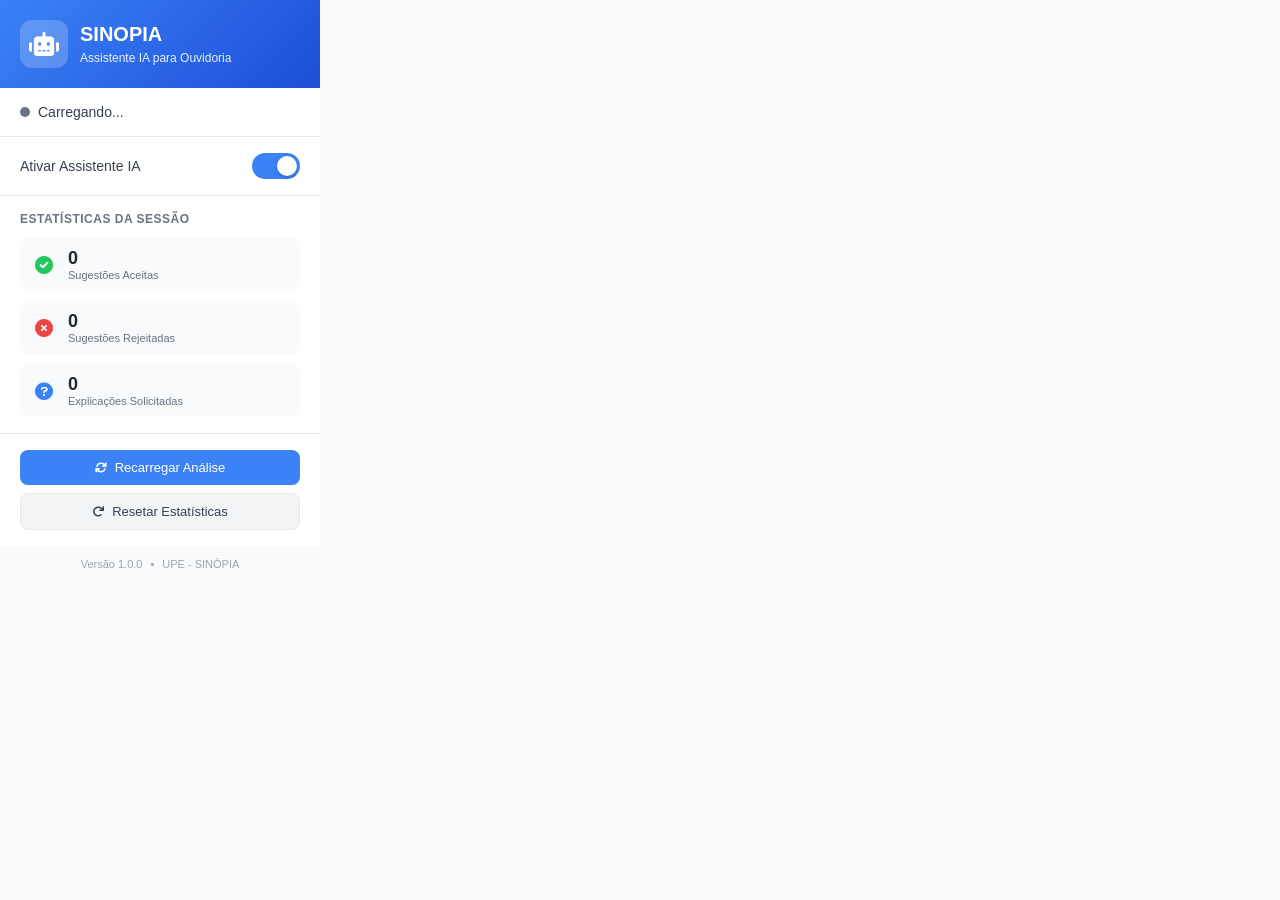
==== workspace/extension/popup/popup.html @ a96cc5ad "create complete extension" ====
<!DOCTYPE html>
<html lang="pt-BR">
<head>
    <meta charset="UTF-8">
    <meta name="viewport" content="width=device-width, initial-scale=1.0">
    <title>SINOPIA - Assistente IA</title>
    <link rel="stylesheet" href="popup.css">
    <link href="https://cdnjs.cloudflare.com/ajax/libs/font-awesome/6.0.0/css/all.min.css" rel="stylesheet">
</head>
<body>
    <div class="popup-container">
        <!-- Header -->
        <div class="popup-header">
            <div class="logo">
                <i class="fas fa-robot"></i>
            </div>
            <div class="header-text">
                <h1>SINOPIA</h1>
                <span class="subtitle">Assistente IA para Ouvidoria</span>
            </div>
        </div>

        <!-- Status -->
        <div class="status-section">
            <div class="status-indicator" id="status-indicator">
                <span class="status-dot"></span>
                <span class="status-text" id="status-text">Carregando...</span>
            </div>
        </div>

        <!-- Toggle -->
        <div class="toggle-section">
            <label class="toggle-label">
                <span>Ativar Assistente IA</span>
                <div class="toggle-switch">
                    <input type="checkbox" id="toggle-ai" checked>
                    <span class="toggle-slider"></span>
                </div>
            </label>
        </div>

        <!-- Stats -->
        <div class="stats-section">
            <h2>Estatísticas da Sessão</h2>
            <div class="stats-grid">
                <div class="stat-item">
                    <i class="fas fa-check-circle"></i>
                    <div class="stat-info">
                        <span class="stat-value" id="accepted-count">0</span>
                        <span class="stat-label">Sugestões Aceitas</span>
                    </div>
                </div>
                <div class="stat-item">
                    <i class="fas fa-times-circle"></i>
                    <div class="stat-info">
                        <span class="stat-value" id="rejected-count">0</span>
                        <span class="stat-label">Sugestões Rejeitadas</span>
                    </div>
                </div>
                <div class="stat-item">
                    <i class="fas fa-question-circle"></i>
                    <div class="stat-info">
                        <span class="stat-value" id="explained-count">0</span>
                        <span class="stat-label">Explicações Solicitadas</span>
                    </div>
                </div>
            </div>
        </div>

        <!-- Actions -->
        <div class="actions-section">
            <button class="action-btn" id="refresh-btn">
                <i class="fas fa-sync-alt"></i>
                Recarregar Análise
            </button>
            <button class="action-btn secondary" id="reset-btn">
                <i class="fas fa-redo"></i>
                Resetar Estatísticas
            </button>
        </div>

        <!-- Footer -->
        <div class="popup-footer">
            <span>Versão 1.0.0</span>
            <span>•</span>
            <span>UPE - SINÓPIA</span>
        </div>
    </div>

    <script src="popup.js"></script>
</body>
</html>
---- workspace/extension/popup/popup.css ----
/**
 * SINOPIA - Popup Styles
 */

* {
    margin: 0;
    padding: 0;
    box-sizing: border-box;
}

body {
    font-family: 'Segoe UI', Tahoma, Geneva, Verdana, sans-serif;
    background: #f8fafc;
    min-width: 320px;
    max-width: 320px;
}

.popup-container {
    padding: 0;
}

/* Header */
.popup-header {
    background: linear-gradient(135deg, #3b82f6 0%, #1d4ed8 100%);
    color: white;
    padding: 20px;
    display: flex;
    align-items: center;
    gap: 12px;
}

.logo {
    width: 48px;
    height: 48px;
    background: rgba(255, 255, 255, 0.2);
    border-radius: 12px;
    display: flex;
    align-items: center;
    justify-content: center;
}

.logo i {
    font-size: 24px;
}

.header-text h1 {
    font-size: 20px;
    font-weight: 700;
    margin-bottom: 2px;
}

.header-text .subtitle {
    font-size: 12px;
    opacity: 0.9;
}

/* Status Section */
.status-section {
    padding: 16px 20px;
    background: white;
    border-bottom: 1px solid #e5e7eb;
}

.status-indicator {
    display: flex;
    align-items: center;
    gap: 8px;
}

.status-dot {
    width: 10px;
    height: 10px;
    border-radius: 50%;
    background: #6b7280;
    animation: pulse 2s infinite;
}

.status-indicator.active .status-dot {
    background: #22c55e;
}

.status-indicator.inactive .status-dot {
    background: #ef4444;
    animation: none;
}

.status-text {
    font-size: 14px;
    color: #374151;
    font-weight: 500;
}

@keyframes pulse {
    0%, 100% {
        opacity: 1;
    }
    50% {
        opacity: 0.5;
    }
}

/* Toggle Section */
.toggle-section {
    padding: 16px 20px;
    background: white;
    border-bottom: 1px solid #e5e7eb;
}

.toggle-label {
    display: flex;
    justify-content: space-between;
    align-items: center;
    cursor: pointer;
}

.toggle-label span {
    font-size: 14px;
    color: #374151;
    font-weight: 500;
}

.toggle-switch {
    position: relative;
    width: 48px;
    height: 26px;
}

.toggle-switch input {
    opacity: 0;
    width: 0;
    height: 0;
}

.toggle-slider {
    position: absolute;
    cursor: pointer;
    top: 0;
    left: 0;
    right: 0;
    bottom: 0;
    background-color: #cbd5e1;
    transition: 0.3s;
    border-radius: 26px;
}

.toggle-slider:before {
    position: absolute;
    content: "";
    height: 20px;
    width: 20px;
    left: 3px;
    bottom: 3px;
    background-color: white;
    transition: 0.3s;
    border-radius: 50%;
    box-shadow: 0 2px 4px rgba(0, 0, 0, 0.2);
}

.toggle-switch input:checked + .toggle-slider {
    background-color: #3b82f6;
}

.toggle-switch input:checked + .toggle-slider:before {
    transform: translateX(22px);
}

/* Stats Section */
.stats-section {
    padding: 16px 20px;
    background: white;
    border-bottom: 1px solid #e5e7eb;
}

.stats-section h2 {
    font-size: 12px;
    font-weight: 600;
    color: #6b7280;
    text-transform: uppercase;
    letter-spacing: 0.5px;
    margin-bottom: 12px;
}

.stats-grid {
    display: flex;
    flex-direction: column;
    gap: 10px;
}

.stat-item {
    display: flex;
    align-items: center;
    gap: 12px;
    padding: 10px 12px;
    background: #f8fafc;
    border-radius: 8px;
}

.stat-item i {
    font-size: 18px;
    width: 24px;
    text-align: center;
}

.stat-item:nth-child(1) i {
    color: #22c55e;
}

.stat-item:nth-child(2) i {
    color: #ef4444;
}

.stat-item:nth-child(3) i {
    color: #3b82f6;
}

.stat-info {
    display: flex;
    flex-direction: column;
}

.stat-value {
    font-size: 18px;
    font-weight: 700;
    color: #1f2937;
}

.stat-label {
    font-size: 11px;
    color: #6b7280;
}

/* Actions Section */
.actions-section {
    padding: 16px 20px;
    background: white;
    display: flex;
    flex-direction: column;
    gap: 8px;
}

.action-btn {
    width: 100%;
    padding: 10px 16px;
    border: none;
    border-radius: 8px;
    font-size: 13px;
    font-weight: 500;
    cursor: pointer;
    display: flex;
    align-items: center;
    justify-content: center;
    gap: 8px;
    transition: all 0.2s;
    background: #3b82f6;
    color: white;
}

.action-btn:hover {
    background: #2563eb;
}

.action-btn.secondary {
    background: #f3f4f6;
    color: #374151;
    border: 1px solid #e5e7eb;
}

.action-btn.secondary:hover {
    background: #e5e7eb;
}

.action-btn i {
    font-size: 12px;
}

/* Footer */
.popup-footer {
    padding: 12px 20px;
    background: #f8fafc;
    display: flex;
    justify-content: center;
    gap: 8px;
    font-size: 11px;
    color: #9ca3af;
}

/* Animations */
.fade-in {
    animation: fadeIn 0.3s ease;
}

@keyframes fadeIn {
    from {
        opacity: 0;
        transform: translateY(-5px);
    }
    to {
        opacity: 1;
        transform: translateY(0);
    }
}
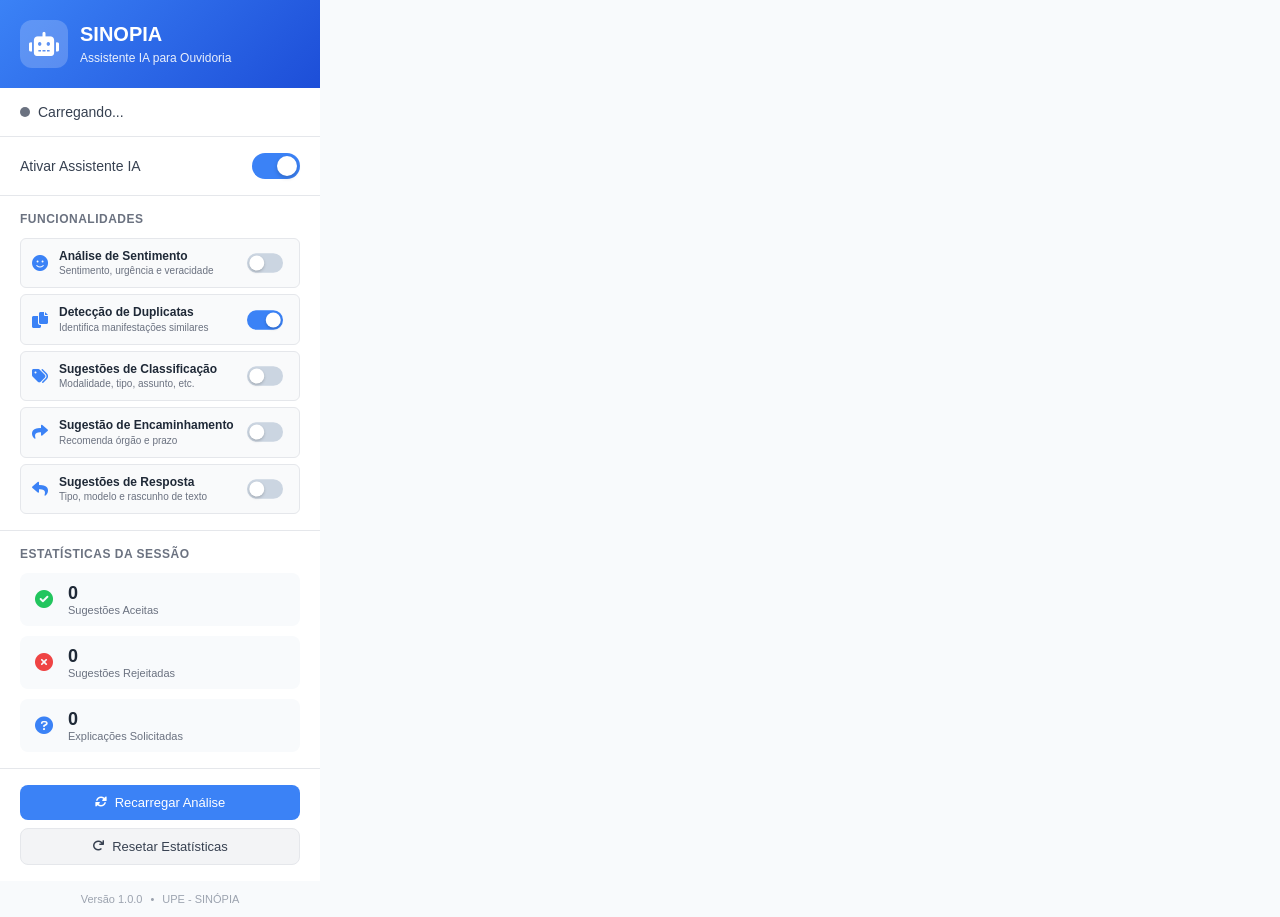
==== commit d9f2f1f4: "fix: improve extension feature toggle with comprehensive debugging - Add granular feature control (s" ====
--- a/workspace/extension/popup/popup.html
+++ b/workspace/extension/popup/popup.html
@@ -28,7 +28,7 @@
             </div>
         </div>
 
-        <!-- Toggle -->
+        <!-- Toggle Geral -->
         <div class="toggle-section">
             <label class="toggle-label">
                 <span>Ativar Assistente IA</span>
@@ -37,6 +37,82 @@
                     <span class="toggle-slider"></span>
                 </div>
             </label>
+        </div>
+
+        <!-- Funcionalidades -->
+        <div class="features-section" id="features-section">
+            <h2>Funcionalidades</h2>
+            <div class="features-list">
+                <label class="feature-item">
+                    <div class="feature-info">
+                        <i class="fas fa-smile"></i>
+                        <div class="feature-text">
+                            <span class="feature-name">Análise de Sentimento</span>
+                            <span class="feature-desc">Sentimento, urgência e veracidade</span>
+                        </div>
+                    </div>
+                    <div class="toggle-switch small">
+                        <input type="checkbox" id="feature-sentiment">
+                        <span class="toggle-slider"></span>
+                    </div>
+                </label>
+
+                <label class="feature-item">
+                    <div class="feature-info">
+                        <i class="fas fa-copy"></i>
+                        <div class="feature-text">
+                            <span class="feature-name">Detecção de Duplicatas</span>
+                            <span class="feature-desc">Identifica manifestações similares</span>
+                        </div>
+                    </div>
+                    <div class="toggle-switch small">
+                        <input type="checkbox" id="feature-duplicates" checked>
+                        <span class="toggle-slider"></span>
+                    </div>
+                </label>
+
+                <label class="feature-item">
+                    <div class="feature-info">
+                        <i class="fas fa-tags"></i>
+                        <div class="feature-text">
+                            <span class="feature-name">Sugestões de Classificação</span>
+                            <span class="feature-desc">Modalidade, tipo, assunto, etc.</span>
+                        </div>
+                    </div>
+                    <div class="toggle-switch small">
+                        <input type="checkbox" id="feature-classification">
+                        <span class="toggle-slider"></span>
+                    </div>
+                </label>
+
+                <label class="feature-item">
+                    <div class="feature-info">
+                        <i class="fas fa-share"></i>
+                        <div class="feature-text">
+                            <span class="feature-name">Sugestão de Encaminhamento</span>
+                            <span class="feature-desc">Recomenda órgão e prazo</span>
+                        </div>
+                    </div>
+                    <div class="toggle-switch small">
+                        <input type="checkbox" id="feature-forwarding">
+                        <span class="toggle-slider"></span>
+                    </div>
+                </label>
+
+                <label class="feature-item">
+                    <div class="feature-info">
+                        <i class="fas fa-reply"></i>
+                        <div class="feature-text">
+                            <span class="feature-name">Sugestões de Resposta</span>
+                            <span class="feature-desc">Tipo, modelo e rascunho de texto</span>
+                        </div>
+                    </div>
+                    <div class="toggle-switch small">
+                        <input type="checkbox" id="feature-response">
+                        <span class="toggle-slider"></span>
+                    </div>
+                </label>
+            </div>
         </div>
 
         <!-- Stats -->
--- a/workspace/extension/popup/popup.css
+++ b/workspace/extension/popup/popup.css
@@ -164,6 +164,82 @@
     transform: translateX(22px);
 }
 
+/* Features Section */
+.features-section {
+    padding: 16px 20px;
+    background: white;
+    border-bottom: 1px solid #e5e7eb;
+}
+
+.features-section h2 {
+    font-size: 12px;
+    font-weight: 600;
+    color: #6b7280;
+    text-transform: uppercase;
+    letter-spacing: 0.5px;
+    margin-bottom: 12px;
+}
+
+.features-list {
+    display: flex;
+    flex-direction: column;
+    gap: 6px;
+}
+
+.feature-item {
+    display: flex;
+    align-items: center;
+    justify-content: space-between;
+    padding: 10px;
+    background: #f9fafb;
+    border: 1px solid #e5e7eb;
+    border-radius: 6px;
+    cursor: pointer;
+    transition: all 0.2s;
+}
+
+.feature-item:hover {
+    background: #f3f4f6;
+    border-color: #3b82f6;
+}
+
+.feature-info {
+    display: flex;
+    align-items: center;
+    gap: 10px;
+    flex: 1;
+}
+
+.feature-info > i {
+    font-size: 16px;
+    color: #3b82f6;
+    width: 18px;
+    text-align: center;
+}
+
+.feature-text {
+    display: flex;
+    flex-direction: column;
+    gap: 2px;
+}
+
+.feature-name {
+    font-size: 12px;
+    font-weight: 600;
+    color: #1f2937;
+    line-height: 1.2;
+}
+
+.feature-desc {
+    font-size: 10px;
+    color: #6b7280;
+    line-height: 1.2;
+}
+
+.toggle-switch.small {
+    transform: scale(0.75);
+}
+
 /* Stats Section */
 .stats-section {
     padding: 16px 20px;
